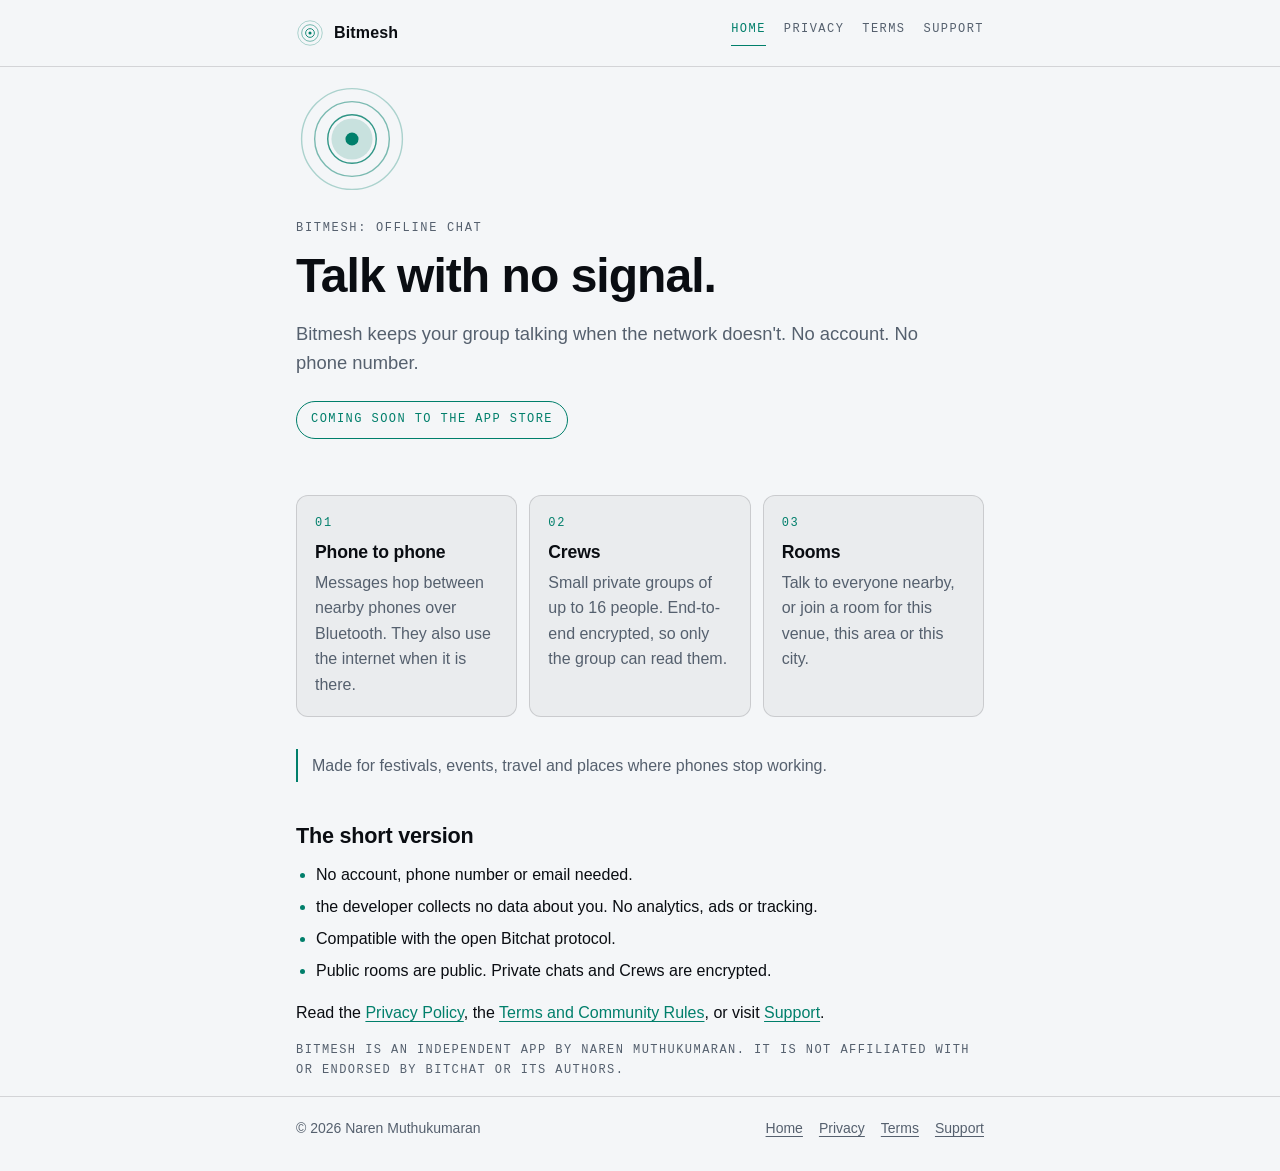
==== index.html @ 407603bf "Bitmesh website: home, privacy, terms, support, moderation list Co-Authored-By: Claude Opus 5.5 <nor" ====
<!DOCTYPE html>
<html lang="en">
<head>
<meta charset="utf-8">
<meta name="viewport" content="width=device-width, initial-scale=1">
<title>Bitmesh: Offline Chat</title>
<meta name="description" content="Bitmesh keeps your group talking when the network doesn't. Phone to phone over Bluetooth, no account, no phone number.">
<meta name="color-scheme" content="dark light">
<link rel="stylesheet" href="styles.css">
</head>
<body>
<a class="skip" href="#main">Skip to content</a>
<header class="site-header">
  <div class="wrap">
    <a class="brand" href="index.html">
      <svg viewBox="0 0 64 64" aria-hidden="true" focusable="false" style="color:var(--accent)">
        <circle cx="32" cy="32" r="28" fill="none" stroke="currentColor" stroke-width="2" opacity="0.35"/>
        <circle cx="32" cy="32" r="19" fill="none" stroke="currentColor" stroke-width="2" opacity="0.6"/>
        <circle cx="32" cy="32" r="10" fill="none" stroke="currentColor" stroke-width="2"/>
        <circle cx="32" cy="32" r="3.5" fill="currentColor"/>
      </svg>
      <span>Bitmesh</span>
    </a>
    <nav aria-label="Main">
      <ul>
        <li><a href="index.html" aria-current="page">Home</a></li>
        <li><a href="privacy.html">Privacy</a></li>
        <li><a href="terms.html">Terms</a></li>
        <li><a href="support.html">Support</a></li>
      </ul>
    </nav>
  </div>
</header>

<main id="main" class="wrap">
  <section class="hero">
    <svg class="mark" viewBox="0 0 120 120" role="img" aria-label="Bitmesh mark: concentric rings with a glowing centre dot">
      <circle class="glow" cx="60" cy="60" r="22"/>
      <circle class="ring" cx="60" cy="60" r="54" stroke-width="1.5" opacity="0.3"/>
      <circle class="ring" cx="60" cy="60" r="40" stroke-width="1.5" opacity="0.5"/>
      <circle class="ring" cx="60" cy="60" r="26" stroke-width="1.5" opacity="0.8"/>
      <circle class="dot" cx="60" cy="60" r="7"/>
    </svg>
    <p class="label">Bitmesh: Offline Chat</p>
    <h1>Talk with no signal.</h1>
    <p class="lede">Bitmesh keeps your group talking when the network doesn't. No account. No phone number.</p>
    <p class="soon">Coming soon to the App Store</p>
  </section>

  <section class="grid" aria-label="Features">
    <article class="card">
      <p class="label">01</p>
      <h2>Phone to phone</h2>
      <p>Messages hop between nearby phones over Bluetooth. They also use the internet when it is there.</p>
    </article>
    <article class="card">
      <p class="label">02</p>
      <h2>Crews</h2>
      <p>Small private groups of up to 16 people. End-to-end encrypted, so only the group can read them.</p>
    </article>
    <article class="card">
      <p class="label">03</p>
      <h2>Rooms</h2>
      <p>Talk to everyone nearby, or join a room for this venue, this area or this city.</p>
    </article>
  </section>

  <p class="note">Made for festivals, events, travel and places where phones stop working.</p>

  <h2>The short version</h2>
  <ul>
    <li>No account, phone number or email needed.</li>
    <li>the developer collects no data about you. No analytics, ads or tracking.</li>
    <li>Compatible with the open Bitchat protocol.</li>
    <li>Public rooms are public. Private chats and Crews are encrypted.</li>
  </ul>
  <p>Read the <a href="privacy.html">Privacy Policy</a>, the <a href="terms.html">Terms and Community Rules</a>, or visit <a href="support.html">Support</a>.</p>

  <p class="meta">Bitmesh is an independent app by Naren Muthukumaran. It is not affiliated with or endorsed by Bitchat or its authors.</p>
</main>

<footer class="site-footer">
  <div class="wrap">
    <span>&copy; 2026 Naren Muthukumaran</span>
    <ul>
      <li><a href="index.html">Home</a></li>
      <li><a href="privacy.html">Privacy</a></li>
      <li><a href="terms.html">Terms</a></li>
      <li><a href="support.html">Support</a></li>
    </ul>
  </div>
</footer>
</body>
</html>
---- styles.css ----
:root {
  --bg: #F4F6F8;
  --text: #0A0D12;
  --muted: #55606E;
  --accent: #007F6B;
  --line: rgba(10, 13, 18, 0.14);
  --card: rgba(10, 13, 18, 0.04);
  --font: -apple-system, BlinkMacSystemFont, "SF Pro Text", Inter, "Segoe UI", sans-serif;
  --mono: ui-monospace, SFMono-Regular, "SF Mono", Menlo, Consolas, monospace;
}

@media (prefers-color-scheme: dark) {
  :root {
    --bg: #06080B;
    --text: #EEF2F6;
    --muted: #93A0AF;
    --accent: #3CF0D0;
    --line: rgba(238, 242, 246, 0.16);
    --card: rgba(238, 242, 246, 0.04);
  }
}

* { box-sizing: border-box; }

html { -webkit-text-size-adjust: 100%; }

body {
  margin: 0;
  background: var(--bg);
  color: var(--text);
  font-family: var(--font);
  font-size: 1rem;
  line-height: 1.6;
}

.wrap {
  max-width: 720px;
  margin: 0 auto;
  padding: 0 16px;
}

a { color: var(--accent); text-underline-offset: 3px; }
a:hover { text-decoration-thickness: 2px; }
a:focus-visible, summary:focus-visible {
  outline: 2px solid var(--accent);
  outline-offset: 3px;
  border-radius: 2px;
}

.skip {
  position: absolute;
  left: -999px;
  top: 8px;
  background: var(--bg);
  color: var(--text);
  padding: 8px 12px;
  border: 1px solid var(--accent);
}
.skip:focus { left: 16px; z-index: 10; }

/* Header and nav */
.site-header { border-bottom: 1px solid var(--line); }
.site-header .wrap {
  display: flex;
  flex-wrap: wrap;
  align-items: center;
  justify-content: space-between;
  gap: 8px 16px;
  padding-top: 14px;
  padding-bottom: 14px;
}
.brand {
  display: inline-flex;
  align-items: center;
  gap: 10px;
  color: var(--text);
  text-decoration: none;
  font-weight: 600;
  letter-spacing: 0.01em;
}
.brand svg { width: 28px; height: 28px; flex: none; }
nav ul {
  display: flex;
  flex-wrap: wrap;
  gap: 4px 18px;
  list-style: none;
  margin: 0;
  padding: 0;
}
nav a {
  font-family: var(--mono);
  font-size: 0.75rem;
  text-transform: uppercase;
  letter-spacing: 0.12em;
  color: var(--muted);
  text-decoration: none;
  padding: 6px 0;
  display: inline-block;
}
nav a:hover { color: var(--text); }
nav a[aria-current="page"] {
  color: var(--accent);
  box-shadow: 0 1px 0 var(--accent);
}

/* Type */
main { padding: 48px 0 64px; }
h1 {
  font-size: clamp(2rem, 8vw, 3rem);
  line-height: 1.1;
  letter-spacing: -0.02em;
  margin: 0 0 16px;
  font-weight: 650;
}
h2 {
  font-size: 1.35rem;
  line-height: 1.3;
  margin: 2.5rem 0 0.75rem;
  letter-spacing: -0.01em;
}
h3 { font-size: 1.05rem; margin: 1.5rem 0 0.5rem; }
p, ul, ol { margin: 0 0 1rem; }
ul, ol { padding-left: 1.25rem; }
li { margin-bottom: 0.4rem; }
li::marker { color: var(--accent); }
strong { font-weight: 650; }

.label {
  font-family: var(--mono);
  font-size: 0.75rem;
  text-transform: uppercase;
  letter-spacing: 0.14em;
  color: var(--muted);
  margin: 0 0 12px;
}
.lede { font-size: 1.15rem; color: var(--muted); max-width: 34em; }
.meta {
  font-family: var(--mono);
  font-size: 0.75rem;
  text-transform: uppercase;
  letter-spacing: 0.12em;
  color: var(--muted);
}

/* Hero */
.hero { padding: 16px 0 8px; }
.mark { width: 112px; height: 112px; margin-bottom: 24px; display: block; }
.mark .ring { fill: none; stroke: var(--accent); }
.mark .dot { fill: var(--accent); }
.mark .glow { fill: var(--accent); opacity: 0.18; }
.soon {
  display: inline-block;
  margin-top: 8px;
  padding: 8px 14px;
  border: 1px solid var(--accent);
  border-radius: 999px;
  font-family: var(--mono);
  font-size: 0.75rem;
  text-transform: uppercase;
  letter-spacing: 0.12em;
  color: var(--accent);
}

/* Cards */
.grid { display: grid; gap: 12px; margin: 32px 0; }
.card {
  border: 1px solid var(--line);
  background: var(--card);
  border-radius: 12px;
  padding: 18px;
}
.card h2, .card h3 { margin: 0 0 6px; font-size: 1.1rem; }
.card p { margin: 0; color: var(--muted); }
.card .label { color: var(--accent); margin-bottom: 8px; }

.note {
  border-left: 2px solid var(--accent);
  padding: 4px 0 4px 14px;
  color: var(--muted);
  margin: 1.25rem 0;
}

.note p { margin: 0; }

/* FAQ */
details {
  border-top: 1px solid var(--line);
  padding: 4px 0;
}
details:last-of-type { border-bottom: 1px solid var(--line); }
summary {
  cursor: pointer;
  font-weight: 600;
  padding: 12px 0;
  list-style-position: outside;
}
summary::marker { color: var(--accent); }
details > :not(summary) { color: var(--muted); }
details ul { margin-top: 0; }

/* Footer */
.site-footer {
  border-top: 1px solid var(--line);
  color: var(--muted);
  font-size: 0.875rem;
}
.site-footer .wrap {
  display: flex;
  flex-wrap: wrap;
  justify-content: space-between;
  gap: 8px 24px;
  padding-top: 20px;
  padding-bottom: 32px;
}
.site-footer ul {
  display: flex;
  flex-wrap: wrap;
  gap: 4px 16px;
  list-style: none;
  margin: 0;
  padding: 0;
}
.site-footer li { margin: 0; }
.site-footer a { color: var(--muted); }
.site-footer a:hover { color: var(--text); }

@media (min-width: 640px) {
  .grid { grid-template-columns: repeat(3, 1fr); }
  main { padding-top: 72px; }
}

@media (prefers-reduced-motion: no-preference) {
  .mark .glow { animation: pulse 4s ease-in-out infinite; transform-origin: center; }
  @keyframes pulse { 50% { opacity: 0.32; } }
}
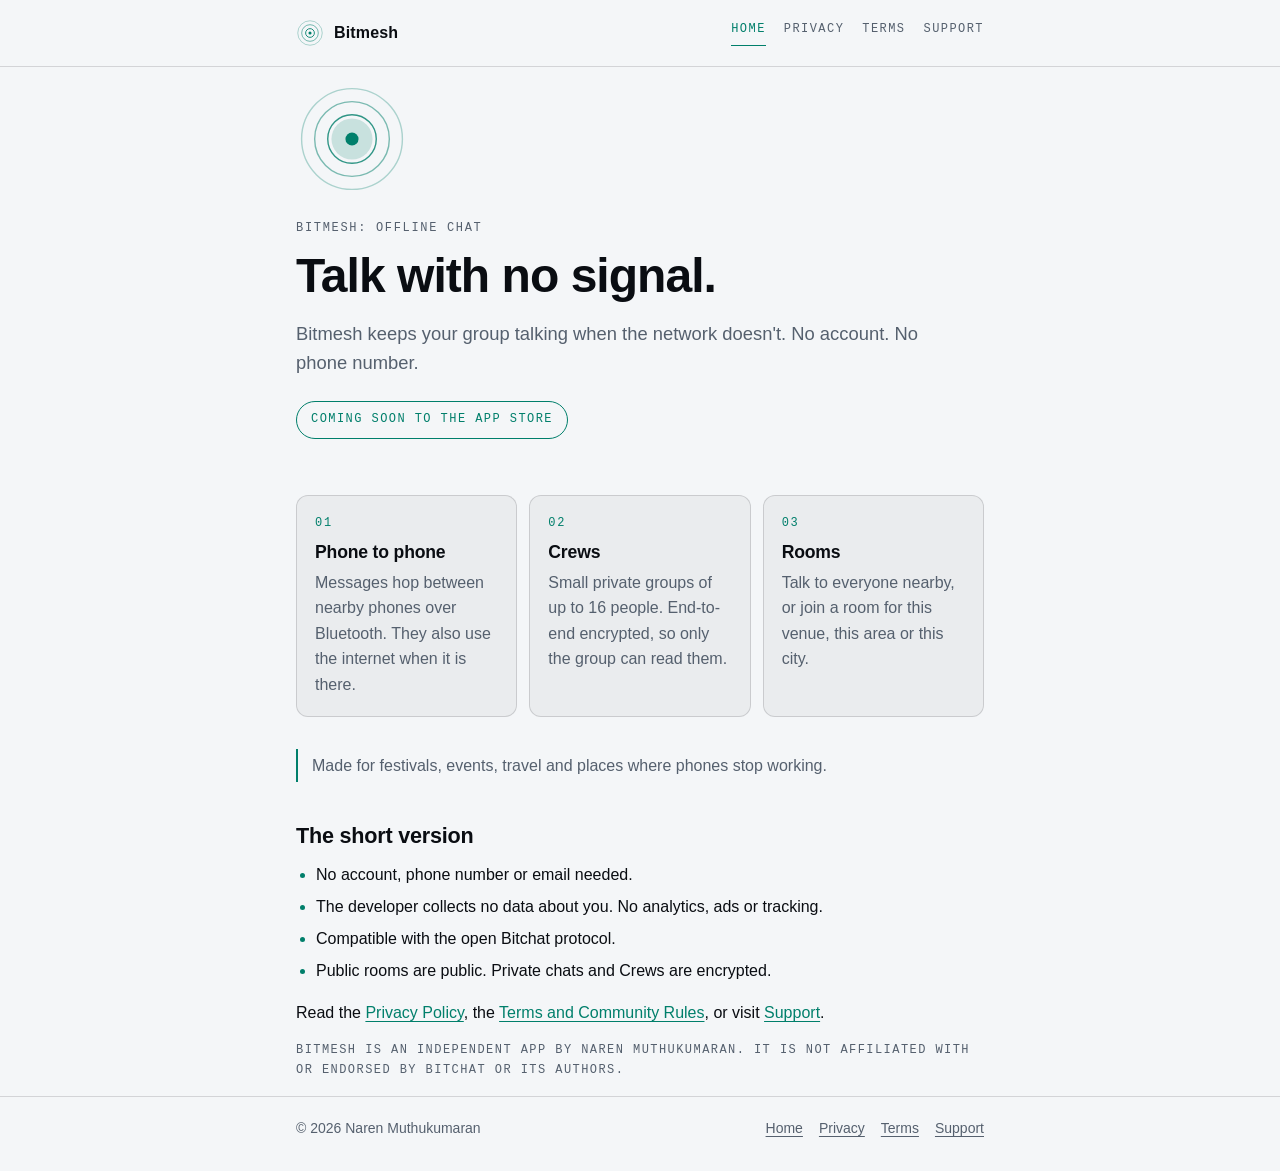
==== commit 64119b46: "Capitalise sentence starts Co-Authored-By: Claude Opus 5.5 <noreply@anthropic.com>" ====
--- a/index.html
+++ b/index.html
@@ -70,7 +70,7 @@
   <h2>The short version</h2>
   <ul>
     <li>No account, phone number or email needed.</li>
-    <li>the developer collects no data about you. No analytics, ads or tracking.</li>
+    <li>The developer collects no data about you. No analytics, ads or tracking.</li>
     <li>Compatible with the open Bitchat protocol.</li>
     <li>Public rooms are public. Private chats and Crews are encrypted.</li>
   </ul>
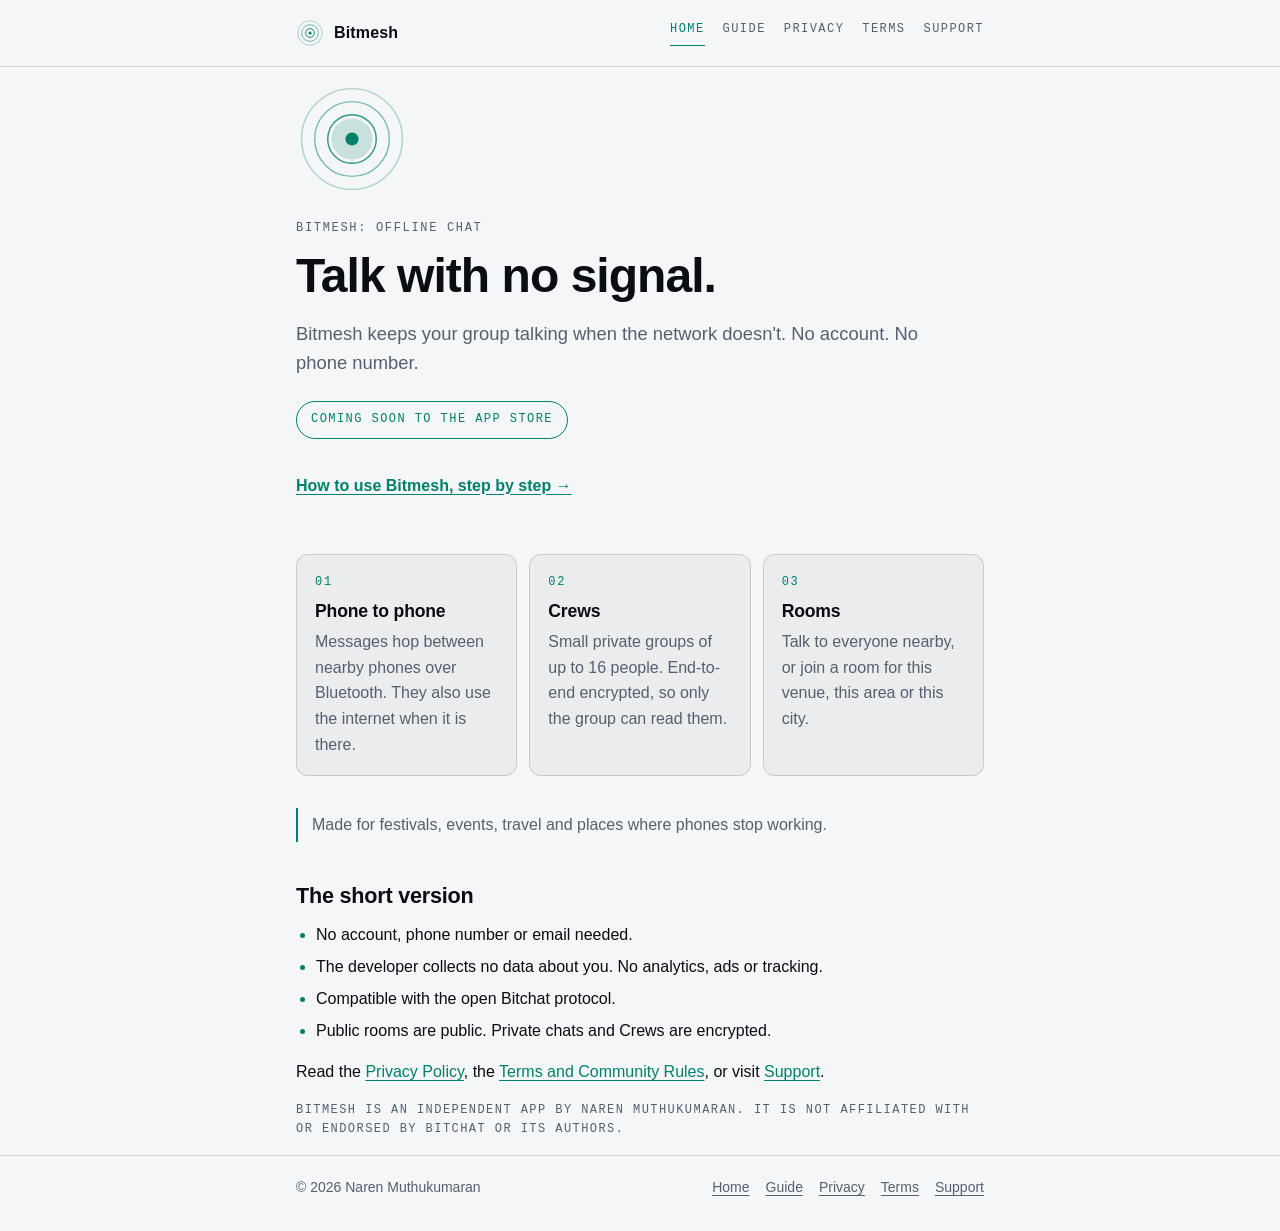
==== commit db12e861: "Add step-by-step guide with app screenshots; Guide link on every page Co-Authored-By: Claude Opus 5." ====
--- a/index.html
+++ b/index.html
@@ -24,6 +24,7 @@
     <nav aria-label="Main">
       <ul>
         <li><a href="index.html" aria-current="page">Home</a></li>
+        <li><a href="guide.html">Guide</a></li>
         <li><a href="privacy.html">Privacy</a></li>
         <li><a href="terms.html">Terms</a></li>
         <li><a href="support.html">Support</a></li>
@@ -45,6 +46,7 @@
     <h1>Talk with no signal.</h1>
     <p class="lede">Bitmesh keeps your group talking when the network doesn't. No account. No phone number.</p>
     <p class="soon">Coming soon to the App Store</p>
+    <p style="margin-top:18px"><a href="guide.html" style="font-weight:600">How to use Bitmesh, step by step &rarr;</a></p>
   </section>
 
   <section class="grid" aria-label="Features">
@@ -84,6 +86,7 @@
     <span>&copy; 2026 Naren Muthukumaran</span>
     <ul>
       <li><a href="index.html">Home</a></li>
+        <li><a href="guide.html">Guide</a></li>
       <li><a href="privacy.html">Privacy</a></li>
       <li><a href="terms.html">Terms</a></li>
       <li><a href="support.html">Support</a></li>
